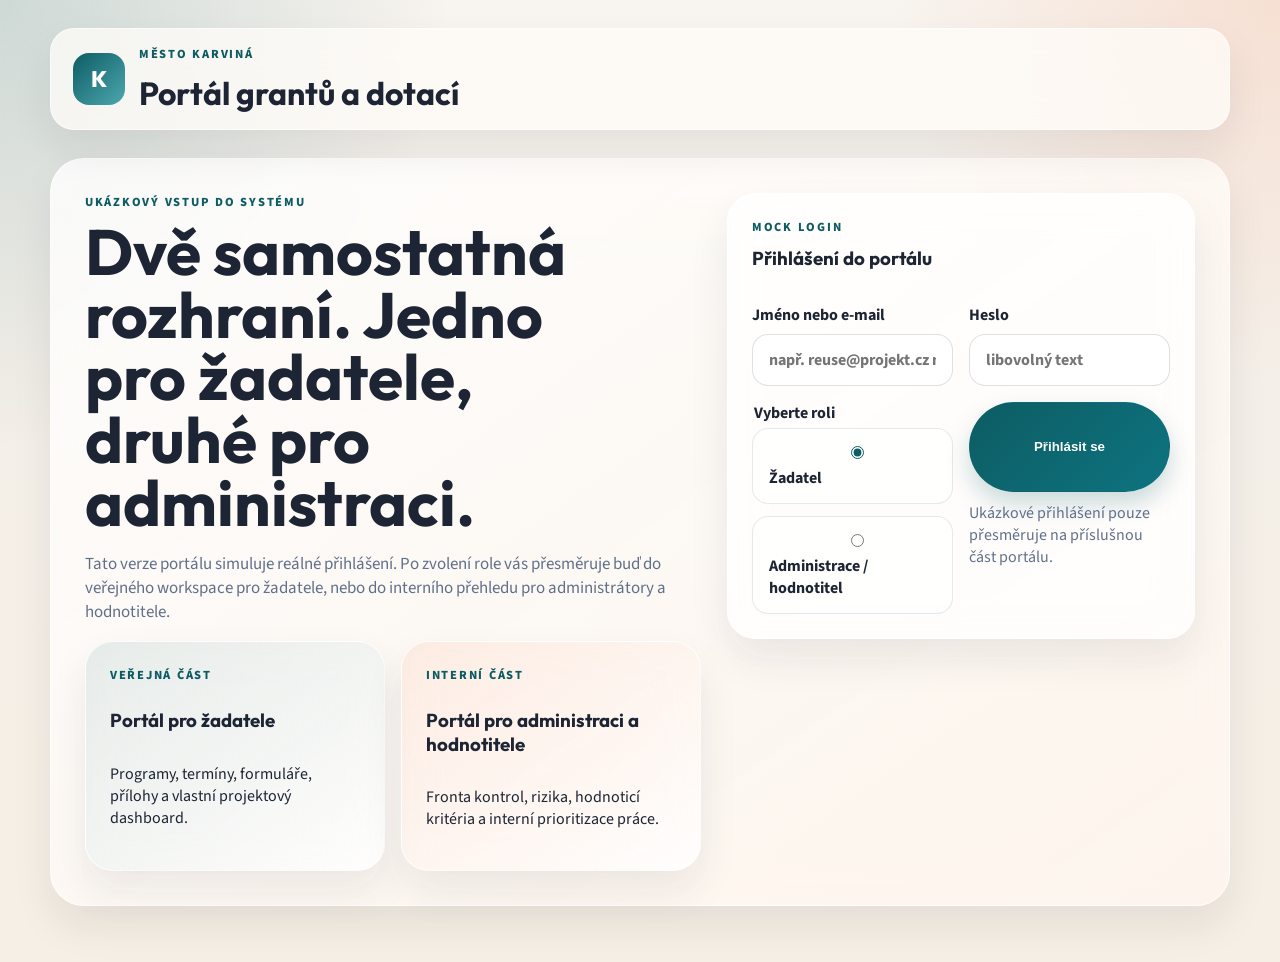
==== admin.html @ 5120cafd "Refactor portal into applicant and admin pages" ====
<!DOCTYPE html>
<html lang="cs">
  <head>
    <meta charset="UTF-8" />
    <meta name="viewport" content="width=device-width, initial-scale=1.0" />
    <title>Karviná granty | Portál pro administraci a hodnotitele</title>
    <meta
      name="description"
      content="Interní rozhraní pro administraci a hodnotitele v portálu grantů a dotací města Karviná."
    />
    <link rel="preconnect" href="https://fonts.googleapis.com" />
    <link rel="preconnect" href="https://fonts.gstatic.com" crossorigin />
    <link
      href="https://fonts.googleapis.com/css2?family=Outfit:wght@400;500;600;700;800&family=Source+Sans+3:wght@400;500;600;700&display=swap"
      rel="stylesheet"
    />
    <link rel="stylesheet" href="./styles.css" />
  </head>
  <body>
    <div class="page-shell">
      <header class="site-header">
        <div class="brand">
          <div class="brand-mark">K</div>
          <div>
            <p class="eyebrow">Město Karviná</p>
            <h1>Portál pro administraci a hodnotitele</h1>
          </div>
        </div>
        <div class="session-bar">
          <span class="pill" id="session-role-label">Administrace</span>
          <span class="session-user" id="session-user"></span>
          <a class="button button-ghost" href="./applicant.html">Přejít do části pro žadatele</a>
          <button class="button button-secondary" id="logout-button" type="button">Odhlásit</button>
        </div>
      </header>

      <main>
        <section class="hero">
          <div class="hero-copy">
            <p class="eyebrow">Interní rozhraní</p>
            <h2>Fronta kontrol, hodnoticí pohled a rizika na jednom místě.</h2>
            <p class="hero-text">
              Tato část portálu je určená referentům, administrátorům a hodnotitelům.
              Pracuje se stejnými programovými daty jako portál pro žadatele, ale nabízí
              interní pohled na stav spisů, přílohy a priority.
            </p>
            <div class="hero-actions">
              <a class="button button-primary" href="#fronta">Fronta žádostí</a>
              <a class="button button-secondary" href="#hodnoceni">Hodnoticí pohled</a>
            </div>
          </div>
          <aside class="hero-panel">
            <div class="stats-grid" id="hero-stats"></div>
          </aside>
        </section>

        <section class="section">
          <div class="section-heading">
            <p class="eyebrow">Interní přehled</p>
            <h2>Co tady řeší administrace</h2>
          </div>
          <div class="admin-summary-grid" id="admin-summary-grid"></div>
        </section>

        <section class="section" id="fronta">
          <div class="section-heading">
            <p class="eyebrow">Fronta kontrol</p>
            <h2>Žádosti a projekty ke zpracování</h2>
          </div>
          <div class="admin-layout">
            <div class="card admin-filters">
              <div class="card-head">
                <h3>Filtr stavů</h3>
              </div>
              <div class="filter-list" id="status-filters"></div>
            </div>
            <div class="card admin-board">
              <div class="card-head">
                <div>
                  <p class="eyebrow">Aktuální agenda</p>
                  <h3>Spisy ke kontrole</h3>
                </div>
              </div>
              <div class="board-list" id="admin-board-list"></div>
            </div>
          </div>
        </section>

        <section class="section" id="hodnoceni">
          <div class="section-heading">
            <p class="eyebrow">Hodnocení</p>
            <h2>Orientační kritéria a priority</h2>
          </div>
          <div class="split-layout admin-detail-layout">
            <article class="card">
              <div class="card-head">
                <div>
                  <p class="eyebrow">Hodnotitel</p>
                  <h3>Orientační kritéria</h3>
                </div>
              </div>
              <div class="criteria-list" id="criteria-list"></div>
            </article>
            <article class="card">
              <div class="card-head">
                <div>
                  <p class="eyebrow">Priority</p>
                  <h3>Co je potřeba řešit nejdřív</h3>
                </div>
              </div>
              <div class="board-list" id="priority-list"></div>
            </article>
          </div>
        </section>
      </main>
    </div>

    <script src="./auth.js"></script>
    <script src="./shared.js"></script>
    <script src="./admin.js"></script>
  </body>
</html>
---- styles.css ----
:root {
  --bg: #f4efe8;
  --bg-deep: #efe2d2;
  --surface: rgba(255, 255, 255, 0.72);
  --surface-strong: #fffdf9;
  --text: #1d2433;
  --muted: #61708a;
  --line: rgba(29, 36, 51, 0.1);
  --brand: #0d5c63;
  --brand-strong: #09434a;
  --accent: #ef8354;
  --accent-soft: #fff1e8;
  --success: #2d936c;
  --warning: #c97a2b;
  --danger: #b44335;
  --shadow: 0 20px 40px rgba(28, 31, 38, 0.08);
  --radius-lg: 28px;
  --radius-md: 18px;
  --radius-sm: 12px;
}

* {
  box-sizing: border-box;
}

html {
  scroll-behavior: smooth;
}

body {
  margin: 0;
  font-family: "Source Sans 3", sans-serif;
  color: var(--text);
  background:
    radial-gradient(circle at top left, rgba(13, 92, 99, 0.18), transparent 28%),
    radial-gradient(circle at top right, rgba(239, 131, 84, 0.18), transparent 24%),
    linear-gradient(180deg, #f8f4ef 0%, var(--bg) 42%, #f6efe5 100%);
}

body::before {
  content: "";
  position: fixed;
  inset: 0;
  pointer-events: none;
  background-image:
    linear-gradient(rgba(255, 255, 255, 0.14) 1px, transparent 1px),
    linear-gradient(90deg, rgba(255, 255, 255, 0.14) 1px, transparent 1px);
  background-size: 44px 44px;
  mask-image: linear-gradient(180deg, rgba(0, 0, 0, 0.25), transparent 90%);
}

.page-shell {
  width: min(1180px, calc(100vw - 32px));
  margin: 0 auto;
  padding: 28px 0 56px;
}

.site-header,
.hero,
.card,
.table-card table,
.form-shell,
.admin-board,
.admin-filters {
  backdrop-filter: blur(18px);
}

.site-header {
  position: sticky;
  top: 16px;
  z-index: 10;
  display: flex;
  justify-content: space-between;
  align-items: center;
  gap: 20px;
  padding: 16px 22px;
  border: 1px solid rgba(255, 255, 255, 0.6);
  border-radius: 24px;
  background: rgba(255, 253, 249, 0.75);
  box-shadow: var(--shadow);
}

.session-bar {
  display: flex;
  flex-wrap: wrap;
  align-items: center;
  gap: 10px;
}

.session-user {
  font-weight: 700;
  color: var(--brand-strong);
}

.brand {
  display: flex;
  align-items: center;
  gap: 14px;
}

.brand-mark {
  width: 52px;
  height: 52px;
  display: grid;
  place-items: center;
  border-radius: 16px;
  background: linear-gradient(135deg, var(--brand), #4da8af);
  color: white;
  font-family: "Outfit", sans-serif;
  font-size: 1.4rem;
  font-weight: 800;
}

.brand h1,
.section-heading h2,
.hero h2,
.card h3 {
  margin: 0;
  font-family: "Outfit", sans-serif;
}

.site-nav {
  display: flex;
  flex-wrap: wrap;
  gap: 16px;
}

.site-nav a {
  color: var(--text);
  text-decoration: none;
  font-weight: 600;
}

.site-nav a:hover {
  color: var(--brand);
}

.hero {
  display: grid;
  grid-template-columns: 1.25fr 0.95fr;
  gap: 26px;
  margin-top: 28px;
  padding: 34px;
  border: 1px solid rgba(255, 255, 255, 0.65);
  border-radius: 34px;
  background: linear-gradient(145deg, rgba(255, 255, 255, 0.82), rgba(255, 246, 238, 0.8));
  box-shadow: var(--shadow);
}

.hero-login {
  align-items: start;
}

.hero-program .hero-copy h2 {
  max-width: 14ch;
}

.hero-copy h2 {
  font-size: clamp(2.4rem, 5vw, 4.4rem);
  line-height: 0.98;
  max-width: 12ch;
}

.hero-text,
.section-heading p,
.panel-list,
#form-feedback {
  color: var(--muted);
  font-size: 1.06rem;
}

.hero-actions {
  display: flex;
  flex-wrap: wrap;
  gap: 12px;
  margin-top: 28px;
}

.button {
  display: inline-flex;
  align-items: center;
  justify-content: center;
  border-radius: 999px;
  padding: 13px 18px;
  border: 1px solid transparent;
  font-weight: 700;
  cursor: pointer;
  text-decoration: none;
  transition: transform 180ms ease, box-shadow 180ms ease, background 180ms ease;
}

.button:hover {
  transform: translateY(-1px);
}

.button-primary {
  color: white;
  background: linear-gradient(135deg, var(--brand), #0d7480);
  box-shadow: 0 12px 24px rgba(13, 92, 99, 0.22);
}

.button-secondary,
.button-ghost {
  color: var(--brand-strong);
  background: rgba(255, 255, 255, 0.72);
  border-color: rgba(13, 92, 99, 0.14);
}

.login-card {
  display: grid;
  gap: 18px;
}

.single-column {
  grid-template-columns: 1fr;
}

.role-fieldset {
  display: grid;
  gap: 12px;
  margin: 0;
  padding: 0;
  border: 0;
}

.role-fieldset legend {
  margin-bottom: 4px;
  font-weight: 700;
}

.radio-card {
  display: flex;
  align-items: center;
  gap: 10px;
  padding: 14px 16px;
  border-radius: 16px;
  border: 1px solid var(--line);
  background: rgba(255, 255, 255, 0.8);
}

.radio-card input {
  accent-color: var(--brand);
}

.login-actions {
  display: grid;
  gap: 10px;
}

.login-actions p {
  margin: 0;
  color: var(--muted);
}

.hero-panel {
  display: grid;
  gap: 18px;
}

.panel,
.card,
.table-card,
.form-shell {
  border: 1px solid rgba(255, 255, 255, 0.72);
  border-radius: var(--radius-lg);
  background: var(--surface);
  box-shadow: var(--shadow);
}

.panel,
.card {
  padding: 24px;
}

.pulse-card {
  position: relative;
  overflow: hidden;
}

.pulse-card::after {
  content: "";
  position: absolute;
  inset: -40%;
  background: linear-gradient(120deg, transparent, rgba(255, 255, 255, 0.32), transparent);
  transform: translateX(-100%);
  animation: sheen 8s linear infinite;
}

@keyframes sheen {
  0% {
    transform: translateX(-100%);
  }
  18%,
  100% {
    transform: translateX(100%);
  }
}

.panel-label,
.eyebrow {
  margin: 0 0 10px;
  text-transform: uppercase;
  letter-spacing: 0.14em;
  font-size: 0.78rem;
  color: var(--brand);
  font-weight: 800;
}

.panel-list {
  margin: 14px 0 0;
  padding-left: 18px;
}

.stats-grid,
.card-grid {
  display: grid;
  gap: 16px;
}

.stats-grid {
  grid-template-columns: repeat(2, minmax(0, 1fr));
}

.stat-card {
  padding: 18px;
  border-radius: var(--radius-md);
  background: var(--surface-strong);
  border: 1px solid var(--line);
}

.stat-card strong {
  display: block;
  font-size: 1.95rem;
  font-family: "Outfit", sans-serif;
}

.section {
  margin-top: 54px;
}

.section-heading {
  margin-bottom: 20px;
}

.card-grid {
  grid-template-columns: repeat(3, minmax(0, 1fr));
}

.source-grid {
  display: grid;
  grid-template-columns: repeat(2, minmax(0, 1fr));
  gap: 16px;
}

.role-grid,
.applicant-summary-grid,
.admin-summary-grid {
  display: grid;
  grid-template-columns: repeat(2, minmax(0, 1fr));
  gap: 16px;
}

.applicant-summary-grid,
.admin-summary-grid {
  grid-template-columns: repeat(3, minmax(0, 1fr));
}

.role-card {
  display: grid;
  gap: 14px;
}

.role-card-applicant {
  background: linear-gradient(145deg, rgba(13, 92, 99, 0.1), rgba(255, 255, 255, 0.82));
}

.role-card-admin {
  background: linear-gradient(145deg, rgba(239, 131, 84, 0.12), rgba(255, 255, 255, 0.82));
}

.summary-card {
  display: grid;
  gap: 10px;
}

.summary-card p:last-child {
  margin: 0;
  color: var(--muted);
}

.summary-card-admin {
  background: rgba(255, 250, 245, 0.88);
}

.program-card {
  display: grid;
  gap: 14px;
}

.program-card-active {
  border-color: rgba(13, 92, 99, 0.3);
  background: rgba(255, 255, 255, 0.82);
}

.program-card .meta-row,
.application-meta {
  display: flex;
  flex-wrap: wrap;
  gap: 8px;
}

.pill,
.meta-pill,
.status-badge {
  display: inline-flex;
  align-items: center;
  gap: 8px;
  padding: 8px 12px;
  border-radius: 999px;
  font-size: 0.9rem;
  font-weight: 700;
}

.pill,
.meta-pill {
  background: var(--accent-soft);
  color: #8a4a17;
}

.status-badge {
  color: white;
}

.status-draft {
  background: #8291a8;
}

.status-check {
  background: var(--warning);
}

.status-approved {
  background: var(--success);
}

.status-revision {
  background: var(--danger);
}

.split-layout,
.admin-layout {
  display: grid;
  gap: 18px;
}

.split-layout {
  grid-template-columns: 1fr 1fr;
}

.detail-layout,
.project-detail-layout {
  margin-top: 18px;
}

.detail-card,
.project-summary {
  display: grid;
  gap: 18px;
}

.field-list {
  display: grid;
  gap: 12px;
}

.detail-meta,
.detail-links {
  display: flex;
  flex-wrap: wrap;
  gap: 10px;
}

.detail-grid {
  display: grid;
  grid-template-columns: repeat(2, minmax(0, 1fr));
  gap: 12px;
}

.detail-item {
  display: grid;
  gap: 6px;
  padding: 14px 16px;
  border-radius: var(--radius-md);
  background: rgba(255, 255, 255, 0.76);
  border: 1px solid var(--line);
}

.detail-item strong {
  font-size: 0.92rem;
}

.detail-item-wide {
  grid-column: 1 / -1;
}

.detail-summary {
  margin: 0;
  color: var(--muted);
  font-size: 1.05rem;
}

.timeline-step {
  position: relative;
  padding: 0 0 24px 28px;
}

.timeline-step:last-child {
  padding-bottom: 0;
}

.timeline-step::before {
  content: "";
  position: absolute;
  left: 0;
  top: 6px;
  width: 14px;
  height: 14px;
  border-radius: 50%;
  background: var(--accent);
  box-shadow: 0 0 0 8px rgba(239, 131, 84, 0.16);
}

.timeline-step::after {
  content: "";
  position: absolute;
  left: 6px;
  top: 26px;
  width: 2px;
  height: calc(100% - 18px);
  background: rgba(13, 92, 99, 0.2);
}

.timeline-step:last-child::after {
  display: none;
}

.card-head {
  display: flex;
  justify-content: space-between;
  align-items: center;
  gap: 16px;
  margin-bottom: 16px;
}

.checklist {
  display: grid;
  gap: 12px;
}

.check-item {
  display: flex;
  align-items: flex-start;
  gap: 12px;
  padding: 14px 16px;
  border-radius: var(--radius-md);
  background: rgba(255, 255, 255, 0.72);
  border: 1px solid var(--line);
}

.check-item input {
  margin-top: 4px;
  accent-color: var(--brand);
}

.check-item.done {
  border-color: rgba(45, 147, 108, 0.28);
  background: rgba(45, 147, 108, 0.08);
}

.accent-section {
  padding: 28px;
  border-radius: 34px;
  background: linear-gradient(135deg, rgba(13, 92, 99, 0.08), rgba(239, 131, 84, 0.1));
}

.form-shell {
  padding: 22px;
}

.form-grid {
  display: grid;
  grid-template-columns: repeat(2, minmax(0, 1fr));
  gap: 16px;
}

.form-grid label {
  display: grid;
  gap: 8px;
  font-weight: 700;
}

.form-grid input,
.form-grid select,
.form-grid textarea {
  width: 100%;
  border: 1px solid rgba(29, 36, 51, 0.14);
  border-radius: 16px;
  padding: 14px 16px;
  font: inherit;
  color: var(--text);
  background: rgba(255, 255, 255, 0.86);
}

.form-grid input:focus,
.form-grid select:focus,
.form-grid textarea:focus {
  outline: 2px solid rgba(13, 92, 99, 0.2);
  border-color: var(--brand);
}

.full-width {
  grid-column: 1 / -1;
}

.form-footer {
  display: flex;
  justify-content: space-between;
  align-items: center;
  gap: 16px;
  margin-top: 18px;
}

.table-card {
  overflow: hidden;
}

.project-layout {
  display: grid;
  grid-template-columns: 1.1fr 0.9fr;
  gap: 18px;
}

table {
  width: 100%;
  border-collapse: collapse;
}

th,
td {
  padding: 16px 18px;
  border-bottom: 1px solid var(--line);
  text-align: left;
}

thead {
  background: rgba(13, 92, 99, 0.08);
}

tbody tr:hover {
  background: rgba(255, 255, 255, 0.52);
}

.admin-layout {
  grid-template-columns: 280px 1fr;
  align-items: start;
}

.filter-list,
.board-list {
  display: grid;
  gap: 12px;
}

.filter-button {
  width: 100%;
  justify-content: space-between;
  background: rgba(255, 255, 255, 0.8);
  border: 1px solid var(--line);
  color: var(--text);
}

.filter-button.active {
  background: rgba(13, 92, 99, 0.12);
  border-color: rgba(13, 92, 99, 0.26);
  color: var(--brand-strong);
}

.board-card {
  padding: 18px;
  border-radius: 22px;
  background: rgba(255, 255, 255, 0.84);
  border: 1px solid var(--line);
}

.board-card h4 {
  margin: 0 0 10px;
  font-family: "Outfit", sans-serif;
  font-size: 1.15rem;
}

.board-card p {
  margin: 0;
  color: var(--muted);
}

.attachments-list {
  display: grid;
  gap: 12px;
}

.criteria-list {
  display: grid;
  gap: 12px;
}

.criteria-card {
  padding: 16px 18px;
  border-radius: 18px;
  border: 1px solid var(--line);
  background: rgba(255, 255, 255, 0.8);
}

.criteria-card h4 {
  margin: 0 0 8px;
  font-family: "Outfit", sans-serif;
  font-size: 1rem;
}

.criteria-card p {
  margin: 0;
  color: var(--muted);
}

.attachment-card {
  padding: 18px;
  border-radius: 20px;
  border: 1px solid var(--line);
  background: rgba(255, 255, 255, 0.82);
}

.attachment-card h4 {
  margin: 0 0 8px;
  font-family: "Outfit", sans-serif;
  font-size: 1.05rem;
}

.attachment-card p {
  margin: 0;
  color: var(--muted);
}

.board-footer {
  display: flex;
  justify-content: space-between;
  align-items: center;
  gap: 16px;
  margin-top: 16px;
}

@media (max-width: 980px) {
  .hero,
  .split-layout,
  .project-layout,
  .admin-layout,
  .card-grid,
  .source-grid,
  .detail-grid,
  .role-grid,
  .applicant-summary-grid,
  .admin-summary-grid {
    grid-template-columns: 1fr;
  }

  .form-grid {
    grid-template-columns: 1fr;
  }

  .site-header,
  .form-footer,
  .session-bar {
    flex-direction: column;
    align-items: flex-start;
  }
}

@media (max-width: 640px) {
  .page-shell {
    width: min(100vw - 20px, 1180px);
    padding-top: 16px;
  }

  .hero,
  .accent-section,
  .panel,
  .card,
  .form-shell {
    padding: 20px;
  }

  .hero-copy h2 {
    max-width: none;
  }

  .stats-grid {
    grid-template-columns: 1fr;
  }

  th,
  td {
    padding: 12px;
  }
}
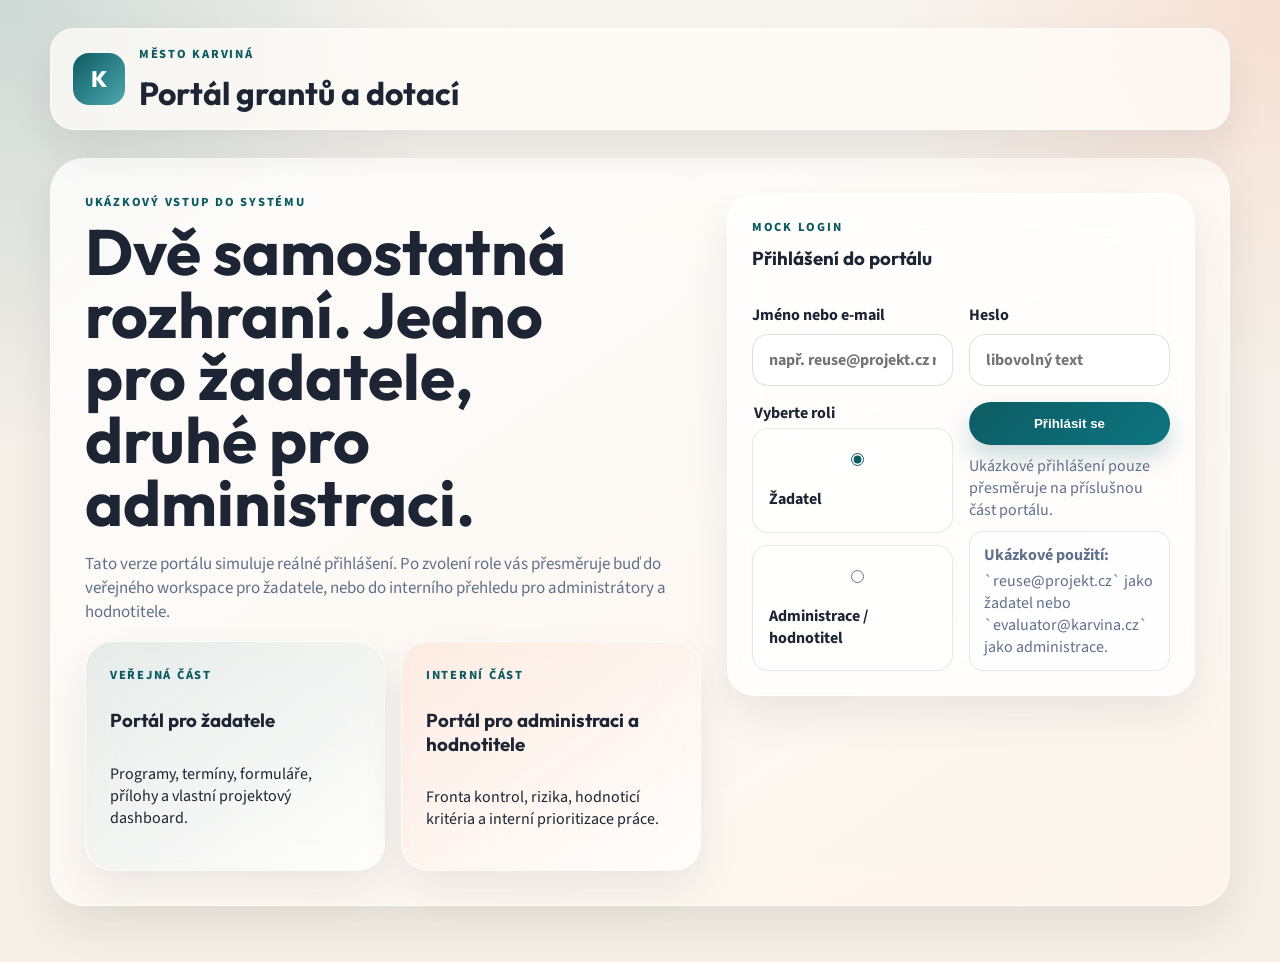
==== commit 28ac1523: "Enhance administration review workspace" ====
--- a/admin.html
+++ b/admin.html
@@ -60,6 +60,7 @@
             <h2>Co tady řeší administrace</h2>
           </div>
           <div class="admin-summary-grid" id="admin-summary-grid"></div>
+          <div class="ops-grid" id="ops-grid"></div>
         </section>
 
         <section class="section" id="fronta">
@@ -67,6 +68,7 @@
             <p class="eyebrow">Fronta kontrol</p>
             <h2>Žádosti a projekty ke zpracování</h2>
           </div>
+          <div class="queue-overview-grid" id="queue-overview-grid"></div>
           <div class="admin-layout">
             <div class="card admin-filters">
               <div class="card-head">
@@ -83,6 +85,34 @@
               </div>
               <div class="board-list" id="admin-board-list"></div>
             </div>
+          </div>
+          <div class="split-layout admin-case-layout">
+            <article class="card">
+              <div class="card-head">
+                <div>
+                  <p class="eyebrow">Vybraný spis</p>
+                  <h3>Detail žádosti a kontroly</h3>
+                </div>
+              </div>
+              <div class="detail-grid" id="case-meta"></div>
+              <div class="detail-block">
+                <h4>Interní poznámka</h4>
+                <p id="case-note"></p>
+              </div>
+              <div class="detail-block">
+                <h4>Doporučený další krok</h4>
+                <p id="case-next-action"></p>
+              </div>
+            </article>
+            <article class="card">
+              <div class="card-head">
+                <div>
+                  <p class="eyebrow">Kontrola úplnosti</p>
+                  <h3>Chybějící a hotové podklady</h3>
+                </div>
+              </div>
+              <div class="attachments-list" id="case-documents"></div>
+            </article>
           </div>
         </section>
 
--- a/styles.css
+++ b/styles.css
@@ -252,6 +252,16 @@
   color: var(--muted);
 }
 
+.login-hint {
+  display: grid;
+  gap: 4px;
+  padding: 12px 14px;
+  border-radius: 14px;
+  background: rgba(255, 255, 255, 0.76);
+  border: 1px solid var(--line);
+  color: var(--muted);
+}
+
 .hero-panel {
   display: grid;
   gap: 18px;
@@ -390,6 +400,49 @@
 
 .summary-card-admin {
   background: rgba(255, 250, 245, 0.88);
+}
+
+.ops-grid,
+.queue-overview-grid {
+  display: grid;
+  grid-template-columns: repeat(3, minmax(0, 1fr));
+  gap: 16px;
+  margin-top: 18px;
+}
+
+.queue-overview-grid {
+  grid-template-columns: repeat(4, minmax(0, 1fr));
+}
+
+.ops-card,
+.queue-metric {
+  padding: 18px 20px;
+  border-radius: 20px;
+  border: 1px solid var(--line);
+  background: rgba(255, 255, 255, 0.84);
+}
+
+.queue-metric strong {
+  display: block;
+  margin-top: 10px;
+  font-family: "Outfit", sans-serif;
+  font-size: 1.9rem;
+}
+
+.queue-metric-check {
+  background: rgba(201, 122, 43, 0.12);
+}
+
+.queue-metric-revision {
+  background: rgba(180, 67, 53, 0.12);
+}
+
+.queue-metric-draft {
+  background: rgba(130, 145, 168, 0.12);
+}
+
+.queue-metric-approved {
+  background: rgba(45, 147, 108, 0.12);
 }
 
 .program-card {
@@ -473,6 +526,13 @@
   gap: 12px;
 }
 
+.program-switcher {
+  display: flex;
+  flex-wrap: wrap;
+  gap: 10px;
+  margin-bottom: 18px;
+}
+
 .detail-meta,
 .detail-links {
   display: flex;
@@ -692,6 +752,21 @@
   border: 1px solid var(--line);
 }
 
+.board-card-selectable {
+  cursor: pointer;
+  transition: transform 160ms ease, border-color 160ms ease, box-shadow 160ms ease;
+}
+
+.board-card-selectable:hover {
+  transform: translateY(-1px);
+  border-color: rgba(13, 92, 99, 0.24);
+}
+
+.board-card-active {
+  border-color: rgba(13, 92, 99, 0.34);
+  box-shadow: 0 12px 24px rgba(13, 92, 99, 0.08);
+}
+
 .board-card h4 {
   margin: 0 0 10px;
   font-family: "Outfit", sans-serif;
@@ -745,6 +820,22 @@
 }
 
 .attachment-card p {
+  margin: 0;
+  color: var(--muted);
+}
+
+.detail-block {
+  display: grid;
+  gap: 8px;
+}
+
+.detail-block h4 {
+  margin: 0;
+  font-family: "Outfit", sans-serif;
+  font-size: 1rem;
+}
+
+.detail-block p {
   margin: 0;
   color: var(--muted);
 }
@@ -767,7 +858,9 @@
   .detail-grid,
   .role-grid,
   .applicant-summary-grid,
-  .admin-summary-grid {
+  .admin-summary-grid,
+  .ops-grid,
+  .queue-overview-grid {
     grid-template-columns: 1fr;
   }
 
